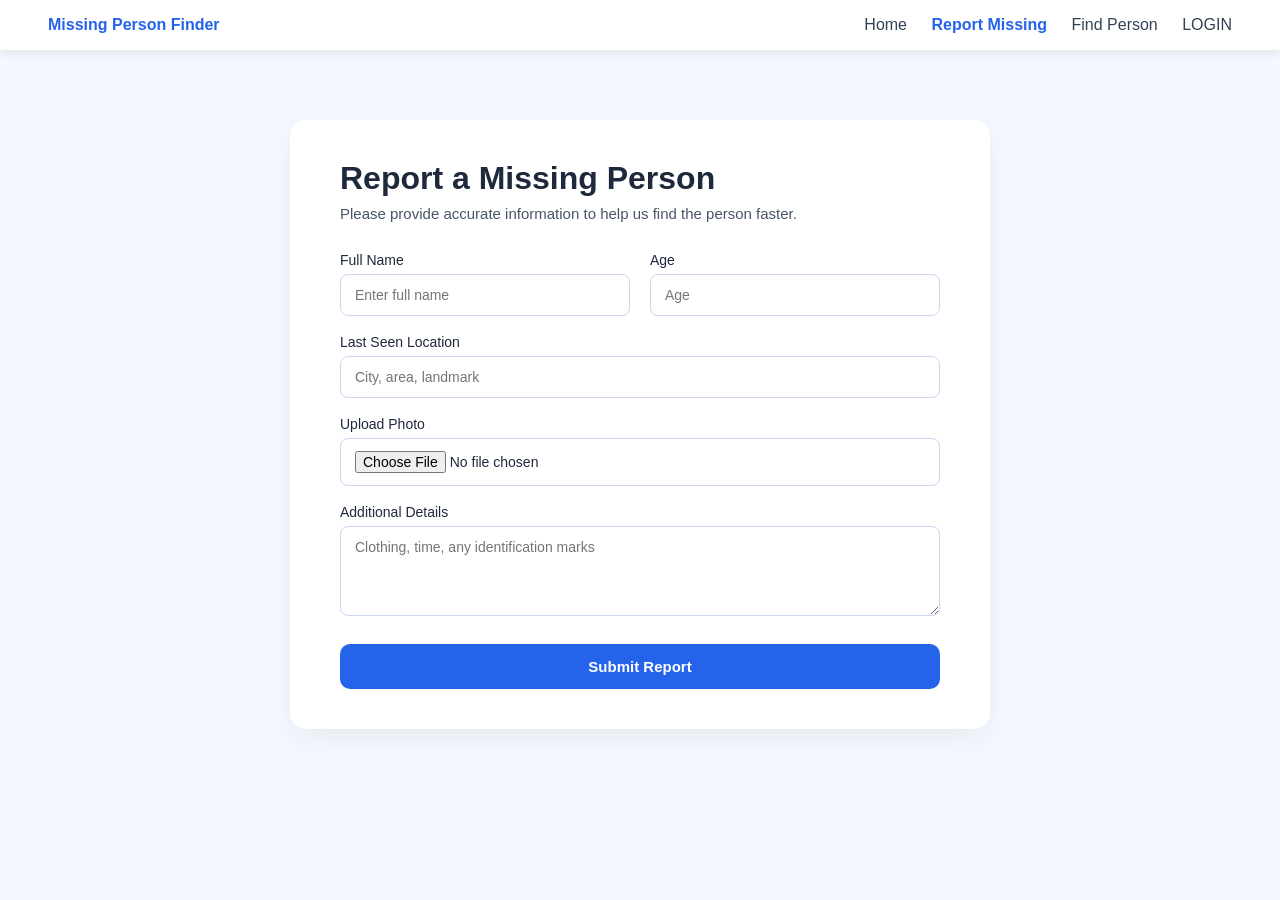
==== frontend/add-missing.html @ af781dbb "Add frontend pages and styles" ====
<!DOCTYPE html>
<html lang="en">
<head>
  <meta charset="UTF-8" />
  <meta name="viewport" content="width=device-width, initial-scale=1.0" />
  <title>Report Missing Person</title>

  <link rel="stylesheet" href="css/base.css">
  <link rel="stylesheet" href="css/add-missing.css">
</head>
<body>

<!-- ================= NAVBAR ================= -->
<header class="navbar">
  <div class="logo">Missing Person Finder</div>
  <nav>
    <a href="index.html">Home</a>
    <a href="add-missing.html" class="active">Report Missing</a>
    <a href="find-match.html">Find Person</a>
    <a href="#" class="login-btn">LOGIN</a>
  </nav>
</header>

<!-- ================= FORM SECTION ================= -->
<section class="report-section">
  <h1>Report a Missing Person</h1>
  <p class="subtitle">
    Please provide accurate information to help us find the person faster.
  </p>

  <form class="report-form">
    <div class="form-row">
      <div class="form-group">
        <label>Full Name</label>
        <input type="text" placeholder="Enter full name" required>
      </div>

      <div class="form-group">
        <label>Age</label>
        <input type="number" placeholder="Age" required>
      </div>
    </div>

    <div class="form-group">
      <label>Last Seen Location</label>
      <input type="text" placeholder="City, area, landmark" required>
    </div>

    <div class="form-group">
      <label>Upload Photo</label>
      <input type="file" required>
    </div>

    <div class="form-group">
      <label>Additional Details</label>
      <textarea rows="4" placeholder="Clothing, time, any identification marks"></textarea>
    </div>

    <button type="submit" class="submit-btn">Submit Report</button>
  </form>
</section>

</body>
</html>
---- frontend/css/base.css ----
* {
  margin: 0;
  padding: 0;
  box-sizing: border-box;
  font-family: Arial, sans-serif;
}

body {
  background: #f4f8ff;
  color: #1e293b;
}

.navbar {
  background: #ffffff;
  padding: 16px 48px;
  display: flex;
  justify-content: space-between;
  box-shadow: 0 4px 10px rgba(0,0,0,0.08);
}

.navbar a {
  margin-left: 20px;
  text-decoration: none;
  color: #334155;
  font-weight: 500;
}

.navbar a.active {
  color: #2563eb;
  font-weight: 600;
}

.logo {
  font-weight: 700;
  color: #2563eb;
}
---- frontend/css/add-missing.css ----
/* ================= REPORT FORM ================= */
.report-section {
  max-width: 700px;
  margin: 70px auto;
  background: #ffffff;
  padding: 40px 50px;
  border-radius: 16px;
  box-shadow: 0 10px 30px rgba(0,0,0,0.06);
}

.report-section h1 {
  font-size: 32px;
  font-weight: 700;
  margin-bottom: 8px;
}

.subtitle {
  font-size: 15px;
  color: #475569;
  margin-bottom: 30px;
}

/* ================= FORM ================= */
.report-form {
  display: flex;
  flex-direction: column;
  gap: 18px;
}

.form-row {
  display: flex;
  gap: 20px;
}

.form-group {
  display: flex;
  flex-direction: column;
  flex: 1;
}

label {
  font-size: 14px;
  margin-bottom: 6px;
  color: #1e293b;
}

input,
textarea {
  padding: 12px 14px;
  border-radius: 8px;
  border: 1px solid #cbd5f5;
  font-size: 14px;
}

input:focus,
textarea:focus {
  outline: none;
  border-color: #2563eb;
}

/* ================= BUTTON ================= */
.submit-btn {
  margin-top: 10px;
  padding: 14px;
  border-radius: 10px;
  border: none;
  background: #2563eb;
  color: #ffffff;
  font-size: 15px;
  font-weight: 600;
  cursor: pointer;
}

.submit-btn:hover {
  background: #1e40af;
}

/* ================= RESPONSIVE ================= */
@media (max-width: 640px) {
  .form-row {
    flex-direction: column;
  }

  .report-section {
    margin: 40px 20px;
    padding: 30px;
  }
}
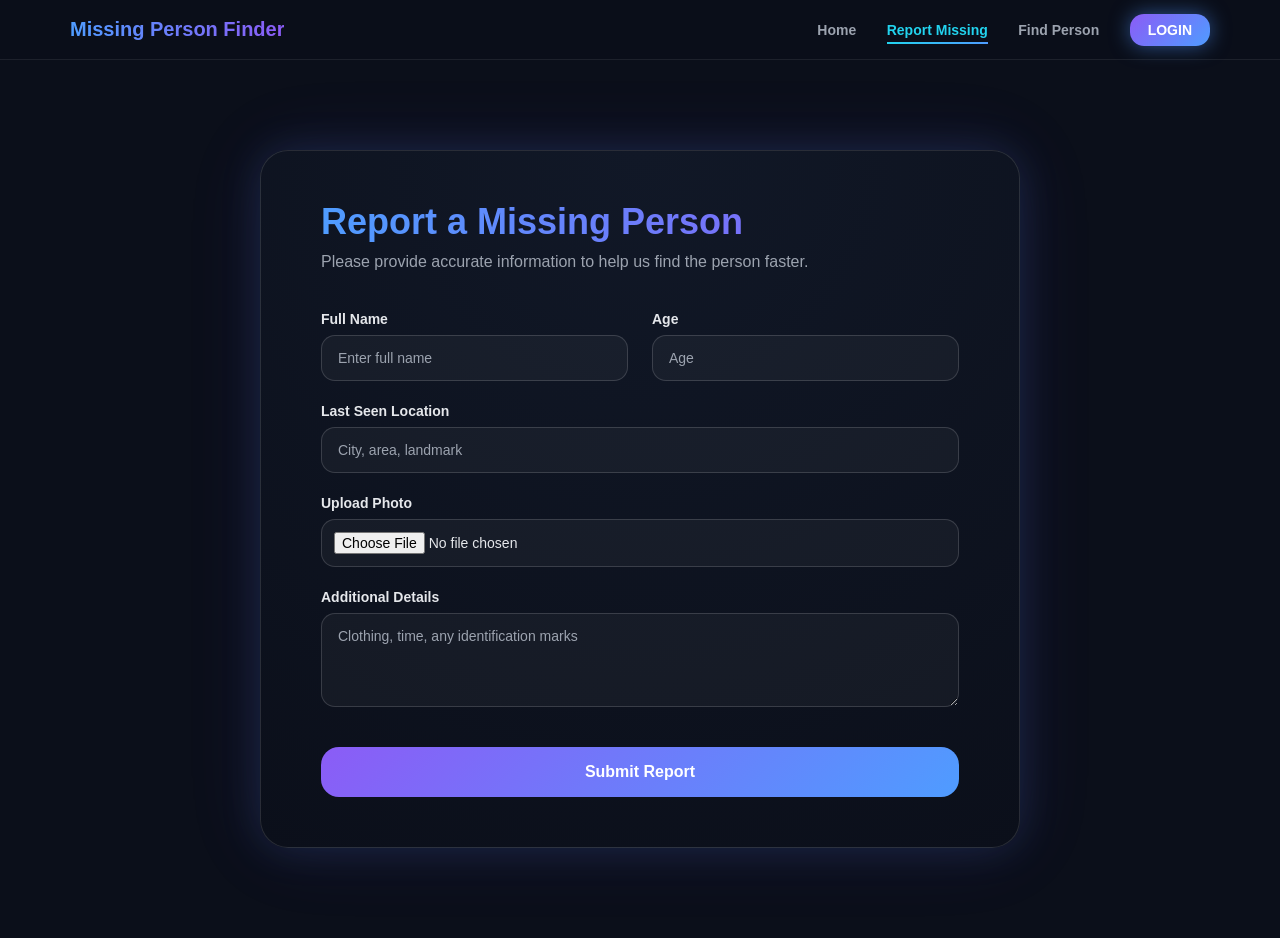
==== commit ac2635af: "Fix image upload preview and hero image path/size" ====
--- a/frontend/add-missing.html
+++ b/frontend/add-missing.html
@@ -48,7 +48,8 @@
 
     <div class="form-group">
       <label>Upload Photo</label>
-      <input type="file" required>
+      <input type="file" id="photo-upload" accept="image/*" required>
+      <img id="photo-preview" style="display: none; max-width: 200px; margin-top: 10px;">
     </div>
 
     <div class="form-group">
@@ -60,5 +61,6 @@
   </form>
 </section>
 
+<script src="script.js"></script>
 </body>
 </html>
--- a/frontend/css/base.css
+++ b/frontend/css/base.css
@@ -1,36 +1,105 @@
+/* ================= RESET ================= */
 * {
   margin: 0;
   padding: 0;
   box-sizing: border-box;
-  font-family: Arial, sans-serif;
+  font-family: "Inter", Arial, sans-serif;
 }
 
+/* ================= BODY ================= */
 body {
-  background: #f4f8ff;
-  color: #1e293b;
+  background: #0b0f1a;
+  color: #e5e7eb;
+  overflow-x: hidden;
 }
 
+/* ================= NAVBAR ================= */
 .navbar {
-  background: #ffffff;
-  padding: 16px 48px;
+  background: rgba(11, 15, 26, 0.85);
+  backdrop-filter: blur(14px);
+  padding: 18px 70px;
   display: flex;
   justify-content: space-between;
-  box-shadow: 0 4px 10px rgba(0,0,0,0.08);
+  align-items: center;
+  position: sticky;
+  top: 0;
+  z-index: 100;
+  border-bottom: 1px solid rgba(255,255,255,0.08);
 }
 
-.navbar a {
-  margin-left: 20px;
-  text-decoration: none;
-  color: #334155;
-  font-weight: 500;
+/* ================= LOGO ================= */
+.logo {
+  font-size: 20px;
+  font-weight: 800;
+  background: linear-gradient(90deg, #4f9cff, #8b5cf6);
+  -webkit-background-clip: text;
+  -webkit-text-fill-color: transparent;
 }
 
-.navbar a.active {
-  color: #2563eb;
+/* ================= NAV LINKS ================= */
+.navbar nav a {
+  margin-left: 26px;
+  text-decoration: none;
+  font-size: 14px;
   font-weight: 600;
+  color: #9ca3af;
+  position: relative;
+  transition: color 0.3s ease;
 }
 
-.logo {
+/* Hover underline neon effect */
+.navbar nav a::after {
+  content: "";
+  position: absolute;
+  left: 0;
+  bottom: -6px;
+  width: 0%;
+  height: 2px;
+  background: linear-gradient(90deg, #22d3ee, #4f9cff);
+  transition: width 0.3s ease;
+}
+
+.navbar nav a:hover {
+  color: #e5e7eb;
+}
+
+.navbar nav a:hover::after {
+  width: 100%;
+}
+
+/* Active link */
+.navbar nav a.active {
+  color: #22d3ee;
+}
+
+.navbar nav a.active::after {
+  width: 100%;
+}
+
+/* ================= LOGIN BUTTON ================= */
+.login-btn {
+  padding: 8px 18px;
+  border-radius: 14px;
+  background: linear-gradient(135deg, #8b5cf6, #4f9cff);
+  color: #ffffff !important;
   font-weight: 700;
-  color: #2563eb;
+  box-shadow: 0 0 20px rgba(79,156,255,0.5);
 }
+
+.login-btn:hover {
+  box-shadow: 0 0 35px rgba(139,92,246,0.8);
+}
+
+/* ================= SCROLLBAR (OPTIONAL COOL TOUCH) ================= */
+::-webkit-scrollbar {
+  width: 8px;
+}
+
+::-webkit-scrollbar-track {
+  background: #0b0f1a;
+}
+
+::-webkit-scrollbar-thumb {
+  background: linear-gradient(#4f9cff, #8b5cf6);
+  border-radius: 6px;
+}
--- a/frontend/css/add-missing.css
+++ b/frontend/css/add-missing.css
@@ -1,35 +1,53 @@
+/* ================= ROOT ================= */
+:root {
+  --bg-dark: #0b0f1a;
+  --bg-card: rgba(255, 255, 255, 0.06);
+  --neon-blue: #4f9cff;
+  --neon-purple: #8b5cf6;
+  --neon-cyan: #22d3ee;
+  --text-main: #e5e7eb;
+  --text-muted: #9ca3af;
+}
+
 /* ================= REPORT FORM ================= */
 .report-section {
-  max-width: 700px;
-  margin: 70px auto;
-  background: #ffffff;
-  padding: 40px 50px;
-  border-radius: 16px;
-  box-shadow: 0 10px 30px rgba(0,0,0,0.06);
+  max-width: 760px;
+  margin: 90px auto;
+  background: radial-gradient(circle at top, #111827, var(--bg-dark));
+  padding: 50px 60px;
+  border-radius: 28px;
+  border: 1px solid rgba(255,255,255,0.12);
+  backdrop-filter: blur(16px);
+  box-shadow:
+    0 0 40px rgba(79,156,255,0.15),
+    0 0 80px rgba(139,92,246,0.1);
 }
 
 .report-section h1 {
-  font-size: 32px;
-  font-weight: 700;
-  margin-bottom: 8px;
+  font-size: 36px;
+  font-weight: 800;
+  margin-bottom: 10px;
+  background: linear-gradient(90deg, var(--neon-blue), var(--neon-purple));
+  -webkit-background-clip: text;
+  -webkit-text-fill-color: transparent;
 }
 
 .subtitle {
-  font-size: 15px;
-  color: #475569;
-  margin-bottom: 30px;
+  font-size: 16px;
+  color: var(--text-muted);
+  margin-bottom: 40px;
 }
 
 /* ================= FORM ================= */
 .report-form {
   display: flex;
   flex-direction: column;
-  gap: 18px;
+  gap: 22px;
 }
 
 .form-row {
   display: flex;
-  gap: 20px;
+  gap: 24px;
 }
 
 .form-group {
@@ -38,51 +56,74 @@
   flex: 1;
 }
 
+/* ================= LABELS ================= */
 label {
   font-size: 14px;
-  margin-bottom: 6px;
-  color: #1e293b;
+  margin-bottom: 8px;
+  color: var(--text-main);
+  font-weight: 600;
 }
 
+/* ================= INPUTS ================= */
 input,
 textarea {
-  padding: 12px 14px;
-  border-radius: 8px;
-  border: 1px solid #cbd5f5;
+  padding: 14px 16px;
+  border-radius: 14px;
+  border: 1px solid rgba(255,255,255,0.15);
+  background: rgba(255,255,255,0.04);
   font-size: 14px;
+  color: var(--text-main);
+  transition: all 0.3s ease;
+}
+
+input::placeholder,
+textarea::placeholder {
+  color: var(--text-muted);
 }
 
 input:focus,
 textarea:focus {
   outline: none;
-  border-color: #2563eb;
+  border-color: var(--neon-cyan);
+  box-shadow: 0 0 15px rgba(34,211,238,0.4);
+  background: rgba(255,255,255,0.08);
 }
 
-/* ================= BUTTON ================= */
-.submit-btn {
-  margin-top: 10px;
-  padding: 14px;
-  border-radius: 10px;
-  border: none;
-  background: #2563eb;
-  color: #ffffff;
-  font-size: 15px;
-  font-weight: 600;
+/* ================= FILE INPUT ================= */
+input[type="file"] {
+  padding: 12px;
   cursor: pointer;
 }
 
+/* ================= SUBMIT BUTTON ================= */
+.submit-btn {
+  margin-top: 18px;
+  padding: 16px;
+  border-radius: 18px;
+  border: none;
+  background: linear-gradient(135deg, var(--neon-purple), var(--neon-blue));
+  color: #ffffff;
+  font-size: 16px;
+  font-weight: 800;
+  cursor: pointer;
+  transition: all 0.3s ease;
+}
+
 .submit-btn:hover {
-  background: #1e40af;
+  transform: translateY(-4px) scale(1.03);
+  box-shadow:
+    0 0 30px rgba(79,156,255,0.5),
+    0 0 60px rgba(139,92,246,0.35);
 }
 
 /* ================= RESPONSIVE ================= */
-@media (max-width: 640px) {
+@media (max-width: 768px) {
+  .report-section {
+    margin: 40px 20px;
+    padding: 40px 30px;
+  }
+
   .form-row {
     flex-direction: column;
   }
-
-  .report-section {
-    margin: 40px 20px;
-    padding: 30px;
-  }
 }
